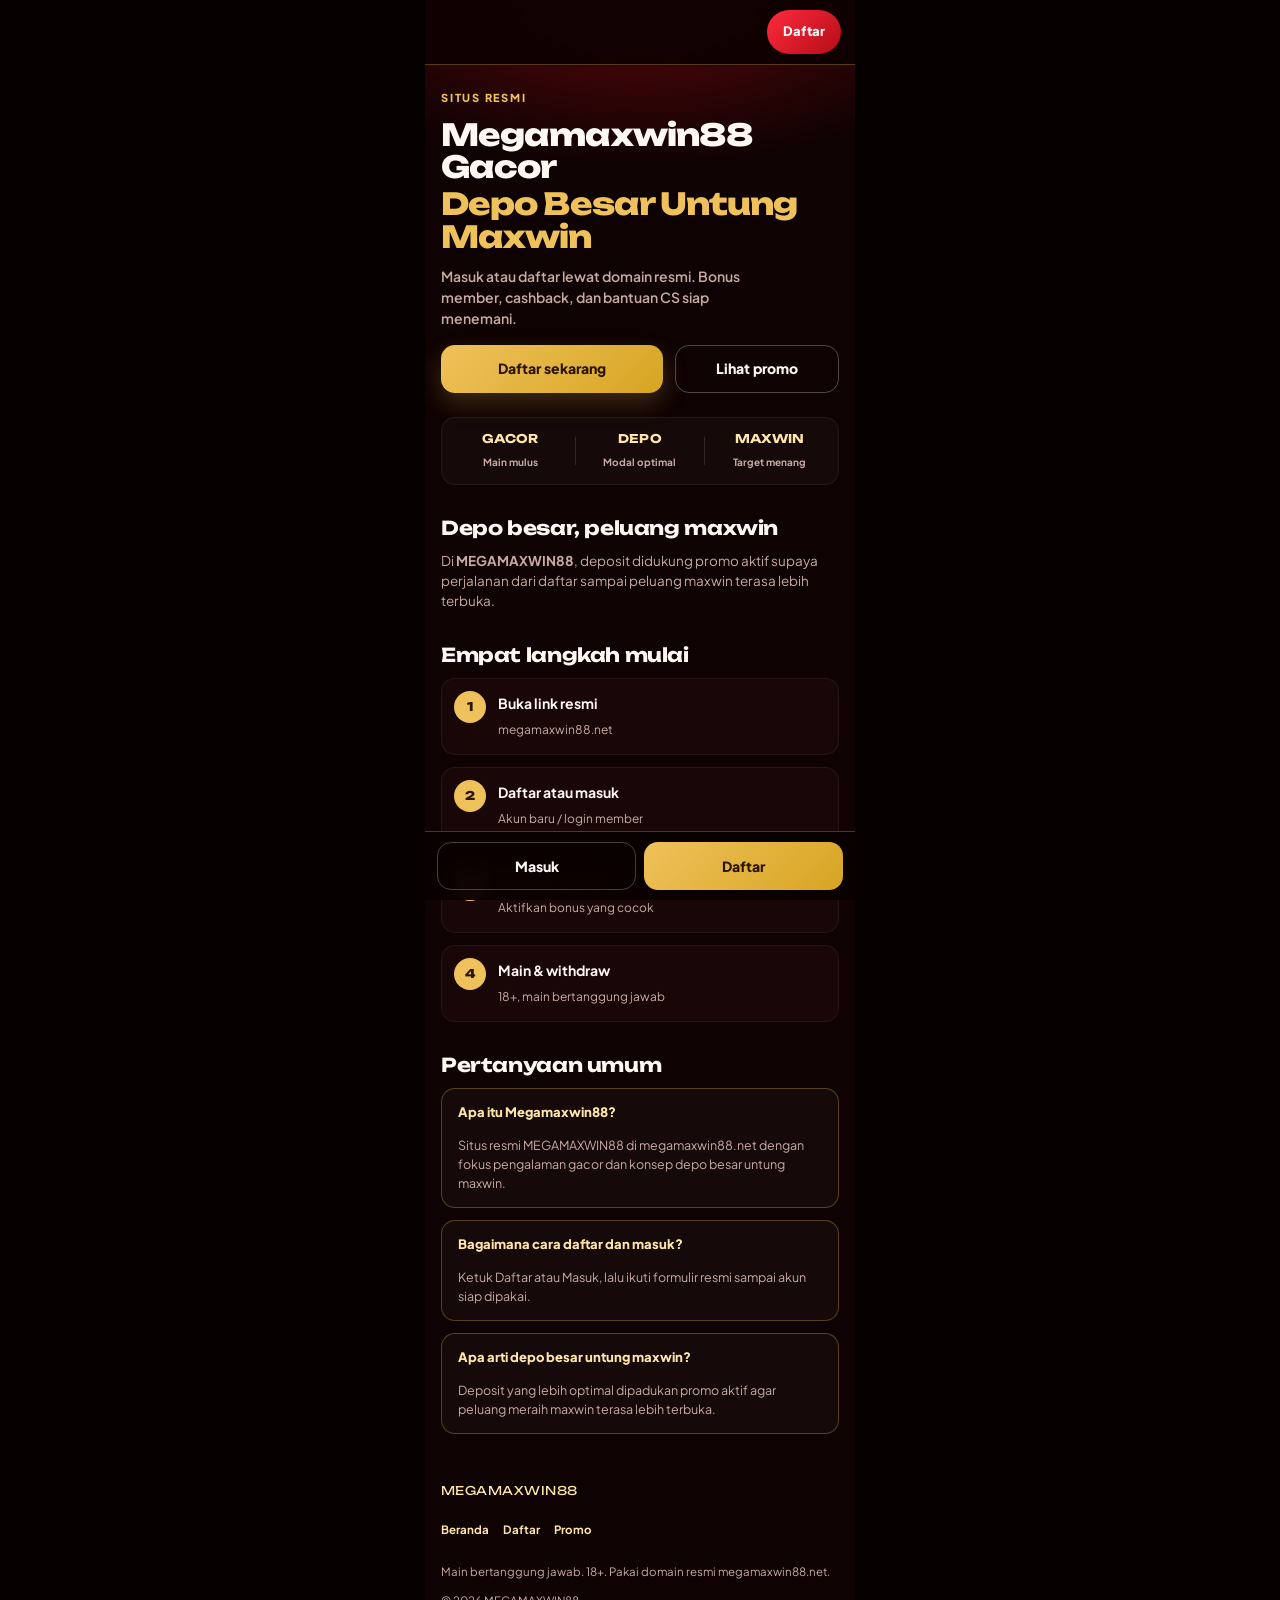
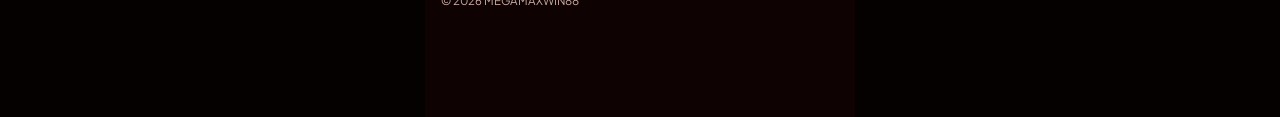
==== index.html @ cc3c1877 "Add GitHub Pages site for megamaxwin88.net Mobile AMP landing (v2 default) with custom domain CNAME " ====
<!doctype html>
<html amp lang="id">
<head>
  <meta charset="utf-8">
  <script async src="https://cdn.ampproject.org/v0.js"></script>
  <script async custom-element="amp-carousel" src="https://cdn.ampproject.org/v0/amp-carousel-0.1.js"></script>
  <script async custom-element="amp-accordion" src="https://cdn.ampproject.org/v0/amp-accordion-0.1.js"></script>
  <title>Megamaxwin88 Gacor: Depo Besar Untung Maxwin</title>
  <link rel="canonical" href="https://megamaxwin88.net/">
  <meta name="viewport" content="width=device-width,minimum-scale=1,initial-scale=1">
  <meta name="description" content="Megamaxwin88 gacor: depo besar untung maxwin. Login & daftar resmi di megamaxwin88.net. Bonus member, cashback, CS 24 jam.">
  <meta name="robots" content="index, follow, max-snippet:-1, max-image-preview:large">
  <meta name="google-site-verification" content="RlQip8V1TdrvtbswprKP_WkD93msvQXXyRKxVaYmccU">
  <meta name="theme-color" content="#5c0404">
  <meta name="apple-mobile-web-app-capable" content="yes">
  <meta property="og:title" content="Megamaxwin88 Gacor: Depo Besar Untung Maxwin">
  <meta property="og:description" content="Megamaxwin88 gacor: depo besar untung maxwin. Login & daftar resmi di megamaxwin88.net. Bonus member, cashback, CS 24 jam.">
  <meta property="og:url" content="https://megamaxwin88.net/">
  <meta property="og:type" content="website">
  <meta property="og:site_name" content="MEGAMAXWIN88">
  <meta property="og:image" content="https://megamaxwin88.net/storage/webpersonalize/dadd1393-0fb2-4202-815e-3e3c2bbceff2.png">
  <meta property="og:locale" content="id_ID">
  <link rel="icon" href="https://megamaxwin88.net/storage/webpersonalize/dadd1393-0fb2-4202-815e-3e3c2bbceff2.png">
  <link rel="apple-touch-icon" href="https://megamaxwin88.net/storage/webpersonalize/44773e66-00e7-40e7-bddb-5f36f5fdaf51.png">
  <link rel="preconnect" href="https://fonts.gstatic.com" crossorigin>
  <link href="https://fonts.googleapis.com/css2?family=Plus+Jakarta+Sans:wght@500;600;700;800&family=Unbounded:wght@600;700;800&display=swap" rel="stylesheet">
  <style amp-boilerplate>body{-webkit-animation:-amp-start 8s steps(1,end) 0s 1 normal both;-moz-animation:-amp-start 8s steps(1,end) 0s 1 normal both;-ms-animation:-amp-start 8s steps(1,end) 0s 1 normal both;animation:-amp-start 8s steps(1,end) 0s 1 normal both}@-webkit-keyframes -amp-start{from{visibility:hidden}to{visibility:visible}}@-moz-keyframes -amp-start{from{visibility:hidden}to{visibility:visible}}@-ms-keyframes -amp-start{from{visibility:hidden}to{visibility:visible}}@-o-keyframes -amp-start{from{visibility:hidden}to{visibility:visible}}@keyframes -amp-start{from{visibility:hidden}to{visibility:visible}}</style>
  <noscript><style amp-boilerplate>body{-webkit-animation:none;-moz-animation:none;-ms-animation:none;animation:none}</style></noscript>
  <style amp-custom>
    :root {
      --bg: #0e0202;
      --surface: #190606;
      --crimson: #b40d18;
      --ember: #ff2a3d;
      --gold: #efc15a;
      --gold-soft: #ffe6a8;
      --ink: #fff8f2;
      --muted: #c9aaa3;
      --line: rgba(239,193,90,.3);
      --radius: 14px;
      --space-1: 8px;
      --space-2: 12px;
      --space-3: 16px;
      --space-4: 24px;
      --space-5: 32px;
      --font-display: "Unbounded", system-ui, sans-serif;
      --font-body: "Plus Jakarta Sans", system-ui, sans-serif;
      --phone: 430px;
      --dock-h: 72px;
      --focus: 0 0 0 3px rgba(239,193,90,.55);
    }
    * { box-sizing: border-box; }
    html, body {
      margin: 0;
      padding: 0;
      background: #050101;
      color: var(--ink);
      font-family: var(--font-body);
      line-height: 1.5;
      -webkit-text-size-adjust: 100%;
    }
    body { display: flex; justify-content: center; }
    a { color: var(--gold-soft); }
    a:focus-visible, button:focus-visible {
      outline: none;
      box-shadow: var(--focus);
    }
    .skip {
      position: absolute;
      left: -999px;
      top: 0;
      background: var(--gold);
      color: #2a1600;
      padding: 8px 12px;
      z-index: 100;
      font-weight: 800;
    }
    .skip:focus { left: 12px; top: 12px; }
    .app {
      width: 100%;
      max-width: var(--phone);
      min-height: 100vh;
      background:
        radial-gradient(520px 240px at 50% 0%, rgba(180,13,24,.45), transparent 70%),
        var(--bg);
      padding-bottom: calc(var(--dock-h) + env(safe-area-inset-bottom));
      overflow-x: hidden;
    }
    .top {
      position: sticky;
      top: 0;
      z-index: 30;
      display: flex;
      align-items: center;
      justify-content: space-between;
      gap: var(--space-2);
      min-height: 56px;
      padding: 10px 14px;
      background: rgba(14,2,2,.94);
      border-bottom: 1px solid var(--line);
      backdrop-filter: blur(10px);
    }
    .brand {
      display: flex;
      align-items: center;
      line-height: 0;
      text-decoration: none;
      border-radius: 8px;
    }
    .top-cta {
      display: inline-flex;
      align-items: center;
      justify-content: center;
      min-height: 44px;
      min-width: 44px;
      padding: 0 16px;
      border-radius: 999px;
      background: linear-gradient(135deg, var(--ember), var(--crimson));
      color: #fff;
      font-size: 13px;
      font-weight: 800;
      text-decoration: none;
      letter-spacing: .01em;
    }
    .hero-visual {
      width: 100%;
      background: #000;
      line-height: 0;
      border-bottom: 1px solid rgba(255,255,255,.06);
    }
    amp-carousel .slide { display: block; }
    .sheet {
      padding: var(--space-4) var(--space-3) var(--space-3);
    }
    .kicker {
      margin: 0 0 var(--space-2);
      color: var(--gold);
      font-size: 11px;
      font-weight: 800;
      letter-spacing: .16em;
      text-transform: uppercase;
    }
    h1 {
      margin: 0 0 var(--space-2);
      font-family: var(--font-display);
      font-size: clamp(1.55rem, 7vw, 1.9rem);
      line-height: 1.08;
      letter-spacing: -.03em;
      font-weight: 800;
    }
    h1 .hook {
      display: block;
      margin-top: 4px;
      color: var(--gold);
    }
    .lede {
      margin: 0 0 var(--space-3);
      color: var(--muted);
      font-size: 14px;
      font-weight: 600;
      max-width: 34ch;
    }
    .actions {
      display: grid;
      grid-template-columns: 1.15fr .85fr;
      gap: var(--space-2);
      margin-bottom: var(--space-4);
    }
    .btn {
      display: inline-flex;
      align-items: center;
      justify-content: center;
      min-height: 48px;
      padding: 0 14px;
      border-radius: var(--radius);
      font-size: 14px;
      font-weight: 800;
      text-decoration: none;
      text-align: center;
    }
    .btn-primary {
      background: linear-gradient(135deg, var(--gold), #d7a523);
      color: #2a1600;
      box-shadow: 0 10px 24px rgba(239,193,90,.22);
    }
    .btn-secondary {
      background: transparent;
      color: var(--ink);
      border: 1px solid rgba(255,248,242,.28);
    }
    .signal {
      display: grid;
      grid-template-columns: 1fr auto 1fr auto 1fr;
      align-items: center;
      gap: 6px;
      margin: 0 0 var(--space-5);
      padding: 12px 10px;
      border-radius: var(--radius);
      background: rgba(255,255,255,.03);
      border: 1px solid rgba(255,255,255,.06);
      text-align: center;
    }
    .signal b {
      display: block;
      font-family: var(--font-display);
      font-size: 12px;
      color: var(--gold-soft);
      letter-spacing: .02em;
    }
    .signal span {
      font-size: 10px;
      color: var(--muted);
      font-weight: 700;
    }
    .signal i {
      width: 1px;
      height: 28px;
      background: rgba(255,255,255,.12);
      font-style: normal;
    }
    h2 {
      margin: 0 0 var(--space-2);
      font-family: var(--font-display);
      font-size: 1.2rem;
      line-height: 1.15;
      letter-spacing: -.02em;
    }
    .copy {
      margin: 0 0 var(--space-3);
      color: var(--muted);
      font-size: 13.5px;
    }
    .block { margin: 0 0 var(--space-5); }
    .flow {
      list-style: none;
      margin: 0;
      padding: 0;
      display: grid;
      gap: var(--space-2);
      counter-reset: flow;
    }
    .flow li {
      position: relative;
      padding: 14px 14px 14px 56px;
      border-radius: var(--radius);
      background: var(--surface);
      border: 1px solid rgba(255,255,255,.06);
    }
    .flow li::before {
      counter-increment: flow;
      content: counter(flow);
      position: absolute;
      left: 12px;
      top: 12px;
      width: 32px;
      height: 32px;
      border-radius: 50%;
      display: grid;
      place-items: center;
      background: var(--gold);
      color: #2a1600;
      font-family: var(--font-display);
      font-size: 12px;
      font-weight: 800;
    }
    .flow strong { display: block; font-size: 14px; margin-bottom: 2px; }
    .flow small { color: var(--muted); font-size: 12px; }
    amp-accordion section {
      margin: 0 0 var(--space-2);
      border: 1px solid var(--line);
      border-radius: var(--radius);
      background: rgba(255,255,255,.03);
      overflow: hidden;
    }
    amp-accordion h3 {
      margin: 0;
      padding: 14px 16px;
      font-size: 13px;
      font-weight: 800;
      color: var(--gold-soft);
      background: transparent;
      border: 0;
    }
    amp-accordion p {
      margin: 0;
      padding: 0 16px 14px;
      color: var(--muted);
      font-size: 12.5px;
    }
    .site-foot {
      padding: 0 var(--space-3) var(--space-4);
      color: var(--muted);
      font-size: 11.5px;
    }
    .site-foot .mark {
      font-family: var(--font-display);
      color: var(--gold-soft);
      font-size: 12px;
      letter-spacing: .04em;
      margin-bottom: 8px;
    }
    .site-foot nav {
      display: flex;
      flex-wrap: wrap;
      gap: 10px 14px;
      margin: 0 0 10px;
    }
    .site-foot a {
      color: var(--gold-soft);
      text-decoration: none;
      font-weight: 700;
      min-height: 44px;
      display: inline-flex;
      align-items: center;
    }
    .dock {
      position: fixed;
      left: 50%;
      bottom: 0;
      transform: translateX(-50%);
      width: 100%;
      max-width: var(--phone);
      z-index: 40;
      display: grid;
      grid-template-columns: 1fr 1fr;
      gap: 8px;
      padding: 10px 12px calc(10px + env(safe-area-inset-bottom));
      background: rgba(10,1,1,.96);
      border-top: 1px solid var(--line);
      backdrop-filter: blur(12px);
    }
    .dock a {
      min-height: 48px;
      border-radius: var(--radius);
      display: inline-flex;
      align-items: center;
      justify-content: center;
      font-weight: 800;
      font-size: 14px;
      text-decoration: none;
    }
    .dock .masuk {
      border: 1px solid rgba(255,248,242,.25);
      color: var(--ink);
      background: transparent;
    }
    .dock .daftar {
      background: linear-gradient(135deg, var(--gold), #d7a523);
      color: #2a1600;
    }
    @media (prefers-reduced-motion: reduce) {
      * { animation: none !important; transition: none !important; }
    }
  </style>
  <script type="application/ld+json">
  {
    "@context": "https://schema.org",
    "@type": "WebPage",
    "name": "Megamaxwin88 Gacor: Depo Besar Untung Maxwin",
    "url": "https://megamaxwin88.net/",
    "description": "Megamaxwin88 gacor: depo besar untung maxwin. Login & daftar resmi di megamaxwin88.net. Bonus member, cashback, CS 24 jam.",
    "inLanguage": "id-ID",
    "primaryImageOfPage": {"@type": "ImageObject", "url": "https://megamaxwin88.net/storage/webpersonalize/dadd1393-0fb2-4202-815e-3e3c2bbceff2.png"},
    "isPartOf": {"@type": "WebSite", "name": "MEGAMAXWIN88", "url": "https://megamaxwin88.net/"}
  }
  </script>
</head>
<body>
  <a class="skip" href="#konten">Lewati ke konten</a>
  <div class="app">
    <header class="top">
      <a class="brand" href="https://megamaxwin88.net/" aria-label="MEGAMAXWIN88 beranda">
        <amp-img src="https://megamaxwin88.net/storage/webpersonalize/dadd1393-0fb2-4202-815e-3e3c2bbceff2.png" srcset="https://megamaxwin88.net/storage/webpersonalize/44773e66-00e7-40e7-bddb-5f36f5fdaf51.png 180w, https://megamaxwin88.net/storage/webpersonalize/dadd1393-0fb2-4202-815e-3e3c2bbceff2.png 280w" width="140" height="24" layout="fixed" alt="MEGAMAXWIN88"></amp-img>
      </a>
      <a class="top-cta" href="https://blue-scene-6043.dmjpja95.workers.dev/">Daftar</a>
    </header>

    <section class="hero-visual" aria-label="Promo Megamaxwin88">
      <amp-carousel width="750" height="320" layout="responsive" type="slides" autoplay delay="3500" loop>
        <a class="slide" href="https://blue-scene-6043.dmjpja95.workers.dev/">
          <amp-img src="https://megamaxwin88.net/storage/agentbanner/dcc5da35-7642-4e2e-8c51-88f277bbfbd8.jpeg" width="750" height="320" layout="responsive" alt="GRAND SPESIAL BONUS NEW MEMBER MEGAMAXWIN88"></amp-img>
        </a>
        <a class="slide" href="https://blue-scene-6043.dmjpja95.workers.dev/">
          <amp-img src="https://megamaxwin88.net/storage/agentbanner/93f8d940-931b-40cb-8c1b-d1cd7d712c9b.webp" width="750" height="320" layout="responsive" alt="EVENT SCATTER MAHJONG WAYS MEGAMAXWIN88"></amp-img>
        </a>
        <a class="slide" href="https://blue-scene-6043.dmjpja95.workers.dev/">
          <amp-img src="https://megamaxwin88.net/storage/agentbanner/a65baa56-5b60-475c-97ce-67fb089e2220.webp" width="750" height="320" layout="responsive" alt="BONUS ROLLINGAN MINGGUAN MEGAMAXWIN88"></amp-img>
        </a>
        <a class="slide" href="https://blue-scene-6043.dmjpja95.workers.dev/">
          <amp-img src="https://megamaxwin88.net/storage/agentbanner/019a2f5e-095a-41a5-ae8b-a6e2d4ba24a8.jpeg" width="750" height="320" layout="responsive" alt="CASHBACK MINGGUAN MEGAMAXWIN88"></amp-img>
        </a>
      </amp-carousel>
    </section>

    <main id="konten" class="sheet">
      <p class="kicker">Situs resmi</p>
      <h1>Megamaxwin88 Gacor <span class="hook">Depo Besar Untung Maxwin</span></h1>
      <p class="lede">Masuk atau daftar lewat domain resmi. Bonus member, cashback, dan bantuan CS siap menemani.</p>
      <div class="actions">
        <a class="btn btn-primary" href="https://blue-scene-6043.dmjpja95.workers.dev/">Daftar sekarang</a>
        <a class="btn btn-secondary" href="https://blue-scene-6043.dmjpja95.workers.dev/">Lihat promo</a>
      </div>
      <div class="signal" aria-label="Sorotan">
        <div><b>GACOR</b><span>Main mulus</span></div>
        <i aria-hidden="true"></i>
        <div><b>DEPO</b><span>Modal optimal</span></div>
        <i aria-hidden="true"></i>
        <div><b>MAXWIN</b><span>Target menang</span></div>
      </div>

      <section class="block" aria-labelledby="judul-depo">
        <h2 id="judul-depo">Depo besar, peluang maxwin</h2>
        <p class="copy">Di <strong>MEGAMAXWIN88</strong>, deposit didukung promo aktif supaya perjalanan dari daftar sampai peluang maxwin terasa lebih terbuka.</p>
      </section>

      <section class="block" aria-labelledby="judul-langkah">
        <h2 id="judul-langkah">Empat langkah mulai</h2>
        <ol class="flow">
          <li><strong>Buka link resmi</strong><small>megamaxwin88.net</small></li>
          <li><strong>Daftar atau masuk</strong><small>Akun baru / login member</small></li>
          <li><strong>Deposit + promo</strong><small>Aktifkan bonus yang cocok</small></li>
          <li><strong>Main &amp; withdraw</strong><small>18+, main bertanggung jawab</small></li>
        </ol>
      </section>

      <section class="block" aria-labelledby="judul-faq">
        <h2 id="judul-faq">Pertanyaan umum</h2>
        <amp-accordion animate>
          <section>
            <h3>Apa itu Megamaxwin88?</h3>
            <p>Situs resmi MEGAMAXWIN88 di megamaxwin88.net dengan fokus pengalaman gacor dan konsep depo besar untung maxwin.</p>
          </section>
          <section>
            <h3>Bagaimana cara daftar dan masuk?</h3>
            <p>Ketuk Daftar atau Masuk, lalu ikuti formulir resmi sampai akun siap dipakai.</p>
          </section>
          <section>
            <h3>Apa arti depo besar untung maxwin?</h3>
            <p>Deposit yang lebih optimal dipadukan promo aktif agar peluang meraih maxwin terasa lebih terbuka.</p>
          </section>
        </amp-accordion>
      </section>
    </main>

    <footer class="site-foot">
      <div class="mark">MEGAMAXWIN88</div>
      <nav aria-label="Tautan footer">
        <a href="https://megamaxwin88.net/">Beranda</a>
        <a href="https://blue-scene-6043.dmjpja95.workers.dev/">Daftar</a>
        <a href="https://blue-scene-6043.dmjpja95.workers.dev/">Promo</a>
      </nav>
      <p>Main bertanggung jawab. 18+. Pakai domain resmi megamaxwin88.net.</p>
      <p>&copy; 2026 MEGAMAXWIN88</p>
    </footer>

    <nav class="dock" aria-label="Aksi cepat">
      <a class="masuk" href="https://blue-scene-6043.dmjpja95.workers.dev/">Masuk</a>
      <a class="daftar" href="https://blue-scene-6043.dmjpja95.workers.dev/">Daftar</a>
    </nav>
  </div>
</body>
</html>
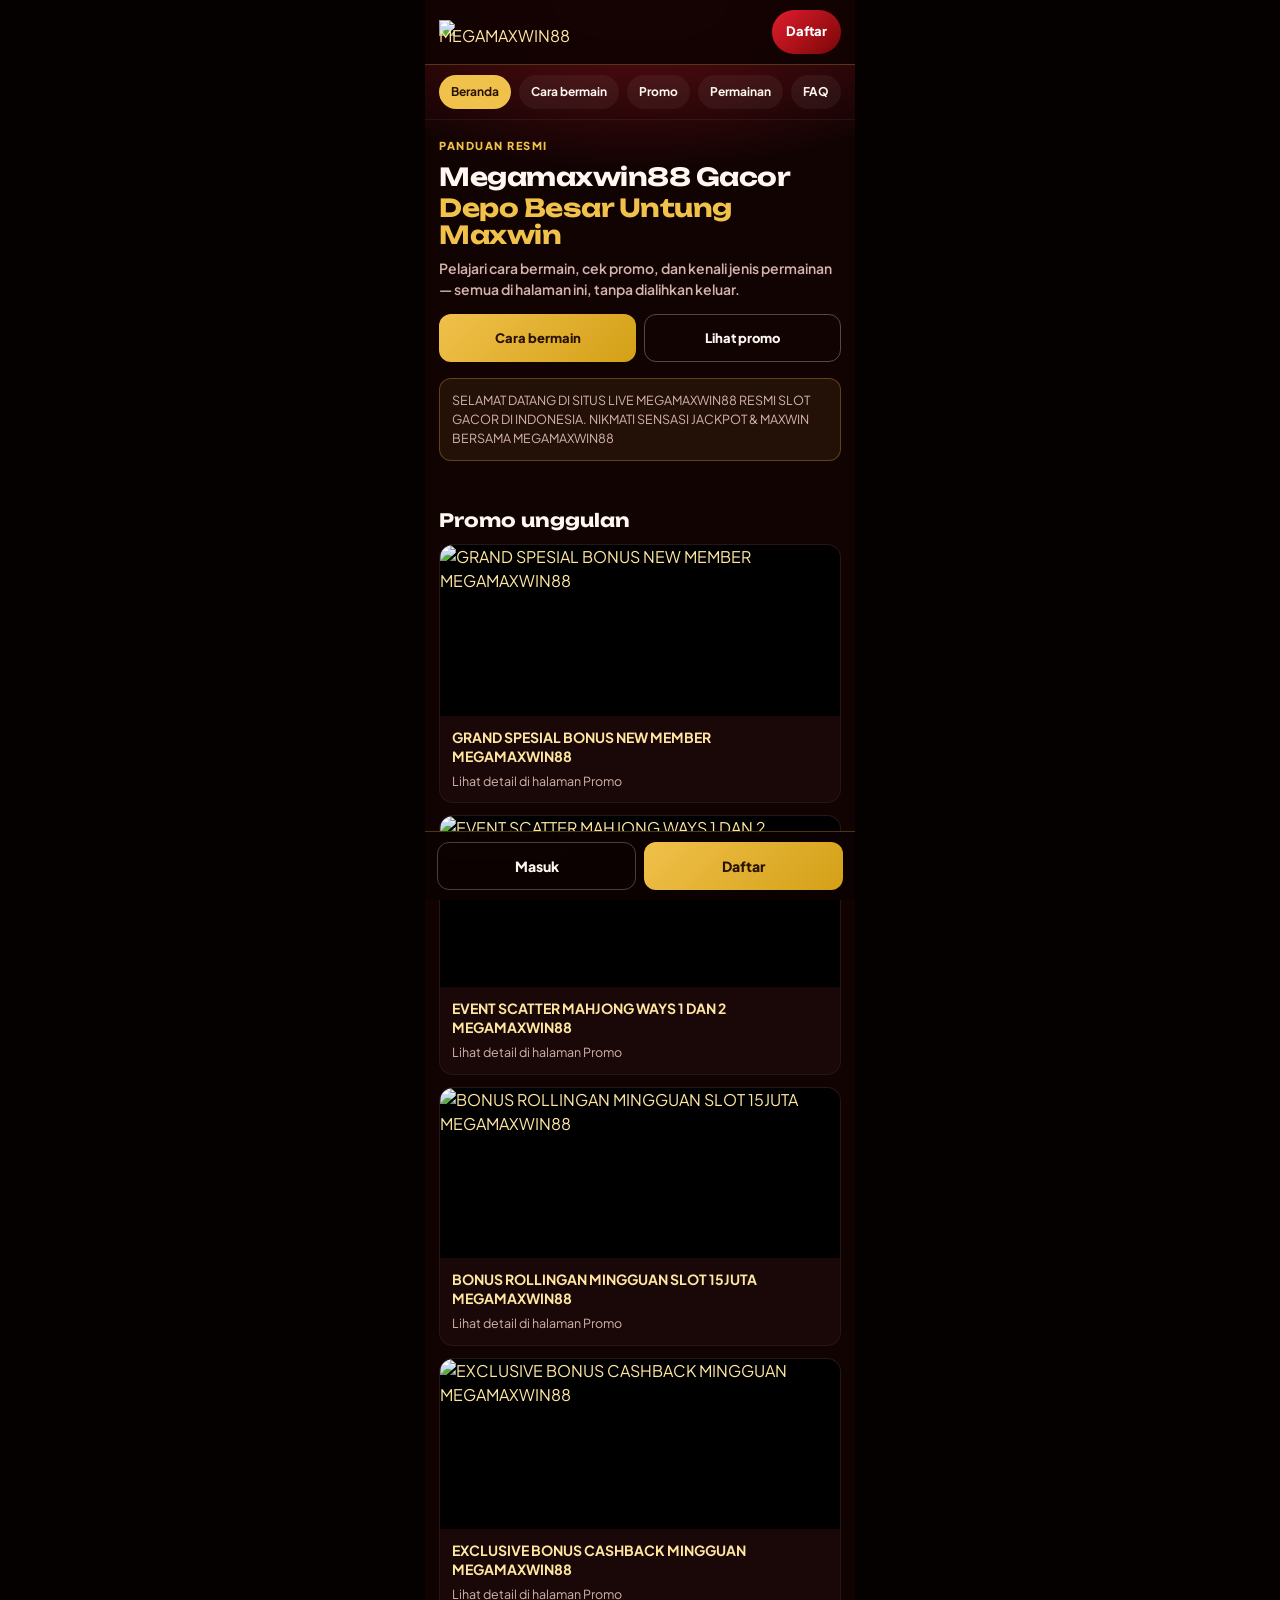
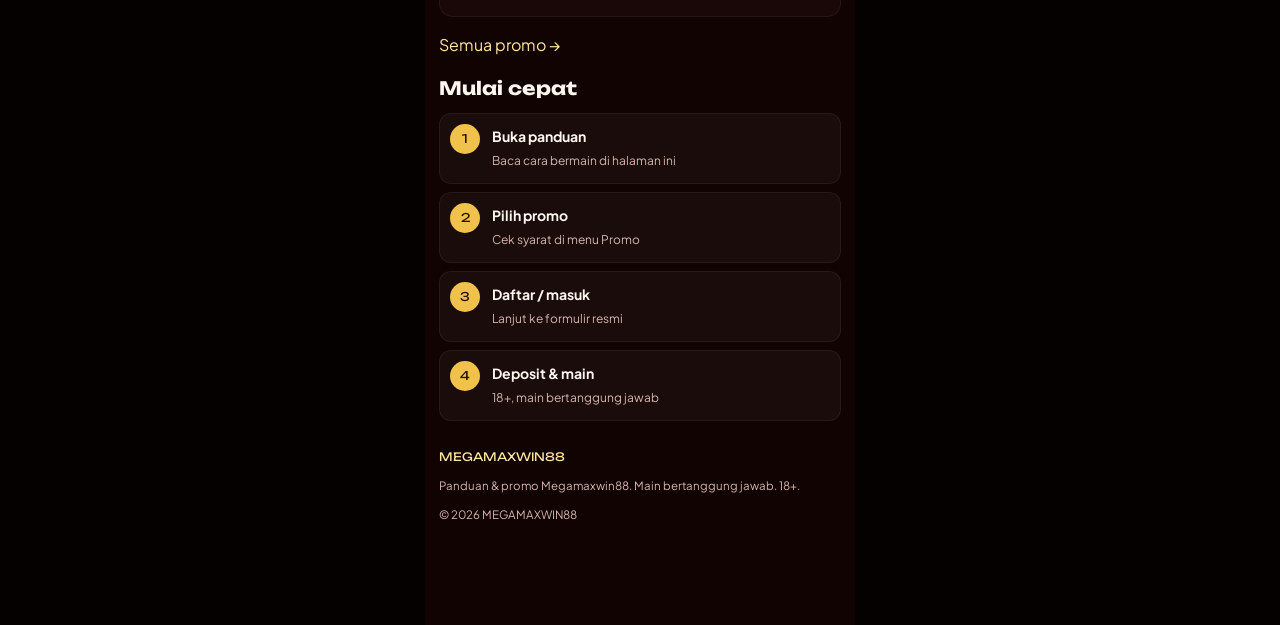
==== commit cdafae4b: "Replace Pages with guide site (cara bermain, promo, permainan, FAQ) Remove custom domain CNAME so gi" ====
--- a/index.html
+++ b/index.html
@@ -1,461 +1,83 @@
 <!doctype html>
-<html amp lang="id">
+<html lang="id">
 <head>
   <meta charset="utf-8">
-  <script async src="https://cdn.ampproject.org/v0.js"></script>
-  <script async custom-element="amp-carousel" src="https://cdn.ampproject.org/v0/amp-carousel-0.1.js"></script>
-  <script async custom-element="amp-accordion" src="https://cdn.ampproject.org/v0/amp-accordion-0.1.js"></script>
+  <meta name="viewport" content="width=device-width,initial-scale=1">
   <title>Megamaxwin88 Gacor: Depo Besar Untung Maxwin</title>
-  <link rel="canonical" href="https://megamaxwin88.net/">
-  <meta name="viewport" content="width=device-width,minimum-scale=1,initial-scale=1">
-  <meta name="description" content="Megamaxwin88 gacor: depo besar untung maxwin. Login & daftar resmi di megamaxwin88.net. Bonus member, cashback, CS 24 jam.">
-  <meta name="robots" content="index, follow, max-snippet:-1, max-image-preview:large">
-  <meta name="google-site-verification" content="RlQip8V1TdrvtbswprKP_WkD93msvQXXyRKxVaYmccU">
-  <meta name="theme-color" content="#5c0404">
-  <meta name="apple-mobile-web-app-capable" content="yes">
+  <meta name="description" content="Panduan Megamaxwin88: cara bermain, promo, dan kategori permainan.">
+  <meta name="robots" content="index,follow">
+  <link rel="canonical" href="https://megamaxwin88-ai.github.io/megamaxwin88-net/">
+  <meta name="theme-color" content="#6b0101">
   <meta property="og:title" content="Megamaxwin88 Gacor: Depo Besar Untung Maxwin">
-  <meta property="og:description" content="Megamaxwin88 gacor: depo besar untung maxwin. Login & daftar resmi di megamaxwin88.net. Bonus member, cashback, CS 24 jam.">
-  <meta property="og:url" content="https://megamaxwin88.net/">
+  <meta property="og:description" content="Panduan Megamaxwin88: cara bermain, promo, dan kategori permainan.">
+  <meta property="og:url" content="https://megamaxwin88-ai.github.io/megamaxwin88-net/">
   <meta property="og:type" content="website">
-  <meta property="og:site_name" content="MEGAMAXWIN88">
   <meta property="og:image" content="https://megamaxwin88.net/storage/webpersonalize/dadd1393-0fb2-4202-815e-3e3c2bbceff2.png">
-  <meta property="og:locale" content="id_ID">
   <link rel="icon" href="https://megamaxwin88.net/storage/webpersonalize/dadd1393-0fb2-4202-815e-3e3c2bbceff2.png">
-  <link rel="apple-touch-icon" href="https://megamaxwin88.net/storage/webpersonalize/44773e66-00e7-40e7-bddb-5f36f5fdaf51.png">
   <link rel="preconnect" href="https://fonts.gstatic.com" crossorigin>
-  <link href="https://fonts.googleapis.com/css2?family=Plus+Jakarta+Sans:wght@500;600;700;800&family=Unbounded:wght@600;700;800&display=swap" rel="stylesheet">
-  <style amp-boilerplate>body{-webkit-animation:-amp-start 8s steps(1,end) 0s 1 normal both;-moz-animation:-amp-start 8s steps(1,end) 0s 1 normal both;-ms-animation:-amp-start 8s steps(1,end) 0s 1 normal both;animation:-amp-start 8s steps(1,end) 0s 1 normal both}@-webkit-keyframes -amp-start{from{visibility:hidden}to{visibility:visible}}@-moz-keyframes -amp-start{from{visibility:hidden}to{visibility:visible}}@-ms-keyframes -amp-start{from{visibility:hidden}to{visibility:visible}}@-o-keyframes -amp-start{from{visibility:hidden}to{visibility:visible}}@keyframes -amp-start{from{visibility:hidden}to{visibility:visible}}</style>
-  <noscript><style amp-boilerplate>body{-webkit-animation:none;-moz-animation:none;-ms-animation:none;animation:none}</style></noscript>
-  <style amp-custom>
-    :root {
-      --bg: #0e0202;
-      --surface: #190606;
-      --crimson: #b40d18;
-      --ember: #ff2a3d;
-      --gold: #efc15a;
-      --gold-soft: #ffe6a8;
-      --ink: #fff8f2;
-      --muted: #c9aaa3;
-      --line: rgba(239,193,90,.3);
-      --radius: 14px;
-      --space-1: 8px;
-      --space-2: 12px;
-      --space-3: 16px;
-      --space-4: 24px;
-      --space-5: 32px;
-      --font-display: "Unbounded", system-ui, sans-serif;
-      --font-body: "Plus Jakarta Sans", system-ui, sans-serif;
-      --phone: 430px;
-      --dock-h: 72px;
-      --focus: 0 0 0 3px rgba(239,193,90,.55);
-    }
-    * { box-sizing: border-box; }
-    html, body {
-      margin: 0;
-      padding: 0;
-      background: #050101;
-      color: var(--ink);
-      font-family: var(--font-body);
-      line-height: 1.5;
-      -webkit-text-size-adjust: 100%;
-    }
-    body { display: flex; justify-content: center; }
-    a { color: var(--gold-soft); }
-    a:focus-visible, button:focus-visible {
-      outline: none;
-      box-shadow: var(--focus);
-    }
-    .skip {
-      position: absolute;
-      left: -999px;
-      top: 0;
-      background: var(--gold);
-      color: #2a1600;
-      padding: 8px 12px;
-      z-index: 100;
-      font-weight: 800;
-    }
-    .skip:focus { left: 12px; top: 12px; }
-    .app {
-      width: 100%;
-      max-width: var(--phone);
-      min-height: 100vh;
-      background:
-        radial-gradient(520px 240px at 50% 0%, rgba(180,13,24,.45), transparent 70%),
-        var(--bg);
-      padding-bottom: calc(var(--dock-h) + env(safe-area-inset-bottom));
-      overflow-x: hidden;
-    }
-    .top {
-      position: sticky;
-      top: 0;
-      z-index: 30;
-      display: flex;
-      align-items: center;
-      justify-content: space-between;
-      gap: var(--space-2);
-      min-height: 56px;
-      padding: 10px 14px;
-      background: rgba(14,2,2,.94);
-      border-bottom: 1px solid var(--line);
-      backdrop-filter: blur(10px);
-    }
-    .brand {
-      display: flex;
-      align-items: center;
-      line-height: 0;
-      text-decoration: none;
-      border-radius: 8px;
-    }
-    .top-cta {
-      display: inline-flex;
-      align-items: center;
-      justify-content: center;
-      min-height: 44px;
-      min-width: 44px;
-      padding: 0 16px;
-      border-radius: 999px;
-      background: linear-gradient(135deg, var(--ember), var(--crimson));
-      color: #fff;
-      font-size: 13px;
-      font-weight: 800;
-      text-decoration: none;
-      letter-spacing: .01em;
-    }
-    .hero-visual {
-      width: 100%;
-      background: #000;
-      line-height: 0;
-      border-bottom: 1px solid rgba(255,255,255,.06);
-    }
-    amp-carousel .slide { display: block; }
-    .sheet {
-      padding: var(--space-4) var(--space-3) var(--space-3);
-    }
-    .kicker {
-      margin: 0 0 var(--space-2);
-      color: var(--gold);
-      font-size: 11px;
-      font-weight: 800;
-      letter-spacing: .16em;
-      text-transform: uppercase;
-    }
-    h1 {
-      margin: 0 0 var(--space-2);
-      font-family: var(--font-display);
-      font-size: clamp(1.55rem, 7vw, 1.9rem);
-      line-height: 1.08;
-      letter-spacing: -.03em;
-      font-weight: 800;
-    }
-    h1 .hook {
-      display: block;
-      margin-top: 4px;
-      color: var(--gold);
-    }
-    .lede {
-      margin: 0 0 var(--space-3);
-      color: var(--muted);
-      font-size: 14px;
-      font-weight: 600;
-      max-width: 34ch;
-    }
-    .actions {
-      display: grid;
-      grid-template-columns: 1.15fr .85fr;
-      gap: var(--space-2);
-      margin-bottom: var(--space-4);
-    }
-    .btn {
-      display: inline-flex;
-      align-items: center;
-      justify-content: center;
-      min-height: 48px;
-      padding: 0 14px;
-      border-radius: var(--radius);
-      font-size: 14px;
-      font-weight: 800;
-      text-decoration: none;
-      text-align: center;
-    }
-    .btn-primary {
-      background: linear-gradient(135deg, var(--gold), #d7a523);
-      color: #2a1600;
-      box-shadow: 0 10px 24px rgba(239,193,90,.22);
-    }
-    .btn-secondary {
-      background: transparent;
-      color: var(--ink);
-      border: 1px solid rgba(255,248,242,.28);
-    }
-    .signal {
-      display: grid;
-      grid-template-columns: 1fr auto 1fr auto 1fr;
-      align-items: center;
-      gap: 6px;
-      margin: 0 0 var(--space-5);
-      padding: 12px 10px;
-      border-radius: var(--radius);
-      background: rgba(255,255,255,.03);
-      border: 1px solid rgba(255,255,255,.06);
-      text-align: center;
-    }
-    .signal b {
-      display: block;
-      font-family: var(--font-display);
-      font-size: 12px;
-      color: var(--gold-soft);
-      letter-spacing: .02em;
-    }
-    .signal span {
-      font-size: 10px;
-      color: var(--muted);
-      font-weight: 700;
-    }
-    .signal i {
-      width: 1px;
-      height: 28px;
-      background: rgba(255,255,255,.12);
-      font-style: normal;
-    }
-    h2 {
-      margin: 0 0 var(--space-2);
-      font-family: var(--font-display);
-      font-size: 1.2rem;
-      line-height: 1.15;
-      letter-spacing: -.02em;
-    }
-    .copy {
-      margin: 0 0 var(--space-3);
-      color: var(--muted);
-      font-size: 13.5px;
-    }
-    .block { margin: 0 0 var(--space-5); }
-    .flow {
-      list-style: none;
-      margin: 0;
-      padding: 0;
-      display: grid;
-      gap: var(--space-2);
-      counter-reset: flow;
-    }
-    .flow li {
-      position: relative;
-      padding: 14px 14px 14px 56px;
-      border-radius: var(--radius);
-      background: var(--surface);
-      border: 1px solid rgba(255,255,255,.06);
-    }
-    .flow li::before {
-      counter-increment: flow;
-      content: counter(flow);
-      position: absolute;
-      left: 12px;
-      top: 12px;
-      width: 32px;
-      height: 32px;
-      border-radius: 50%;
-      display: grid;
-      place-items: center;
-      background: var(--gold);
-      color: #2a1600;
-      font-family: var(--font-display);
-      font-size: 12px;
-      font-weight: 800;
-    }
-    .flow strong { display: block; font-size: 14px; margin-bottom: 2px; }
-    .flow small { color: var(--muted); font-size: 12px; }
-    amp-accordion section {
-      margin: 0 0 var(--space-2);
-      border: 1px solid var(--line);
-      border-radius: var(--radius);
-      background: rgba(255,255,255,.03);
-      overflow: hidden;
-    }
-    amp-accordion h3 {
-      margin: 0;
-      padding: 14px 16px;
-      font-size: 13px;
-      font-weight: 800;
-      color: var(--gold-soft);
-      background: transparent;
-      border: 0;
-    }
-    amp-accordion p {
-      margin: 0;
-      padding: 0 16px 14px;
-      color: var(--muted);
-      font-size: 12.5px;
-    }
-    .site-foot {
-      padding: 0 var(--space-3) var(--space-4);
-      color: var(--muted);
-      font-size: 11.5px;
-    }
-    .site-foot .mark {
-      font-family: var(--font-display);
-      color: var(--gold-soft);
-      font-size: 12px;
-      letter-spacing: .04em;
-      margin-bottom: 8px;
-    }
-    .site-foot nav {
-      display: flex;
-      flex-wrap: wrap;
-      gap: 10px 14px;
-      margin: 0 0 10px;
-    }
-    .site-foot a {
-      color: var(--gold-soft);
-      text-decoration: none;
-      font-weight: 700;
-      min-height: 44px;
-      display: inline-flex;
-      align-items: center;
-    }
-    .dock {
-      position: fixed;
-      left: 50%;
-      bottom: 0;
-      transform: translateX(-50%);
-      width: 100%;
-      max-width: var(--phone);
-      z-index: 40;
-      display: grid;
-      grid-template-columns: 1fr 1fr;
-      gap: 8px;
-      padding: 10px 12px calc(10px + env(safe-area-inset-bottom));
-      background: rgba(10,1,1,.96);
-      border-top: 1px solid var(--line);
-      backdrop-filter: blur(12px);
-    }
-    .dock a {
-      min-height: 48px;
-      border-radius: var(--radius);
-      display: inline-flex;
-      align-items: center;
-      justify-content: center;
-      font-weight: 800;
-      font-size: 14px;
-      text-decoration: none;
-    }
-    .dock .masuk {
-      border: 1px solid rgba(255,248,242,.25);
-      color: var(--ink);
-      background: transparent;
-    }
-    .dock .daftar {
-      background: linear-gradient(135deg, var(--gold), #d7a523);
-      color: #2a1600;
-    }
-    @media (prefers-reduced-motion: reduce) {
-      * { animation: none !important; transition: none !important; }
-    }
-  </style>
-  <script type="application/ld+json">
-  {
-    "@context": "https://schema.org",
-    "@type": "WebPage",
-    "name": "Megamaxwin88 Gacor: Depo Besar Untung Maxwin",
-    "url": "https://megamaxwin88.net/",
-    "description": "Megamaxwin88 gacor: depo besar untung maxwin. Login & daftar resmi di megamaxwin88.net. Bonus member, cashback, CS 24 jam.",
-    "inLanguage": "id-ID",
-    "primaryImageOfPage": {"@type": "ImageObject", "url": "https://megamaxwin88.net/storage/webpersonalize/dadd1393-0fb2-4202-815e-3e3c2bbceff2.png"},
-    "isPartOf": {"@type": "WebSite", "name": "MEGAMAXWIN88", "url": "https://megamaxwin88.net/"}
-  }
-  </script>
+  <link href="https://fonts.googleapis.com/css2?family=Plus+Jakarta+Sans:wght@500;600;700;800&family=Unbounded:wght@700;800&display=swap" rel="stylesheet">
+  <link rel="stylesheet" href="styles.css">
 </head>
 <body>
-  <a class="skip" href="#konten">Lewati ke konten</a>
   <div class="app">
     <header class="top">
-      <a class="brand" href="https://megamaxwin88.net/" aria-label="MEGAMAXWIN88 beranda">
-        <amp-img src="https://megamaxwin88.net/storage/webpersonalize/dadd1393-0fb2-4202-815e-3e3c2bbceff2.png" srcset="https://megamaxwin88.net/storage/webpersonalize/44773e66-00e7-40e7-bddb-5f36f5fdaf51.png 180w, https://megamaxwin88.net/storage/webpersonalize/dadd1393-0fb2-4202-815e-3e3c2bbceff2.png 280w" width="140" height="24" layout="fixed" alt="MEGAMAXWIN88"></amp-img>
+      <a class="brand" href="index.html" aria-label="MEGAMAXWIN88">
+        <img src="https://megamaxwin88.net/storage/webpersonalize/dadd1393-0fb2-4202-815e-3e3c2bbceff2.png" srcset="https://megamaxwin88.net/storage/webpersonalize/44773e66-00e7-40e7-bddb-5f36f5fdaf51.png 180w, https://megamaxwin88.net/storage/webpersonalize/dadd1393-0fb2-4202-815e-3e3c2bbceff2.png 280w" width="140" height="24" alt="MEGAMAXWIN88">
       </a>
       <a class="top-cta" href="https://blue-scene-6043.dmjpja95.workers.dev/">Daftar</a>
     </header>
+    <nav class="nav" aria-label="Menu situs"><a href="index.html" class="active">Beranda</a>
+<a href="cara-bermain.html" class="">Cara bermain</a>
+<a href="promo.html" class="">Promo</a>
+<a href="permainan.html" class="">Permainan</a>
+<a href="faq.html" class="">FAQ</a></nav>
 
-    <section class="hero-visual" aria-label="Promo Megamaxwin88">
-      <amp-carousel width="750" height="320" layout="responsive" type="slides" autoplay delay="3500" loop>
-        <a class="slide" href="https://blue-scene-6043.dmjpja95.workers.dev/">
-          <amp-img src="https://megamaxwin88.net/storage/agentbanner/dcc5da35-7642-4e2e-8c51-88f277bbfbd8.jpeg" width="750" height="320" layout="responsive" alt="GRAND SPESIAL BONUS NEW MEMBER MEGAMAXWIN88"></amp-img>
-        </a>
-        <a class="slide" href="https://blue-scene-6043.dmjpja95.workers.dev/">
-          <amp-img src="https://megamaxwin88.net/storage/agentbanner/93f8d940-931b-40cb-8c1b-d1cd7d712c9b.webp" width="750" height="320" layout="responsive" alt="EVENT SCATTER MAHJONG WAYS MEGAMAXWIN88"></amp-img>
-        </a>
-        <a class="slide" href="https://blue-scene-6043.dmjpja95.workers.dev/">
-          <amp-img src="https://megamaxwin88.net/storage/agentbanner/a65baa56-5b60-475c-97ce-67fb089e2220.webp" width="750" height="320" layout="responsive" alt="BONUS ROLLINGAN MINGGUAN MEGAMAXWIN88"></amp-img>
-        </a>
-        <a class="slide" href="https://blue-scene-6043.dmjpja95.workers.dev/">
-          <amp-img src="https://megamaxwin88.net/storage/agentbanner/019a2f5e-095a-41a5-ae8b-a6e2d4ba24a8.jpeg" width="750" height="320" layout="responsive" alt="CASHBACK MINGGUAN MEGAMAXWIN88"></amp-img>
-        </a>
-      </amp-carousel>
+    <main class="hero">
+      <p class="kicker">Panduan resmi</p>
+      <h1>Megamaxwin88 Gacor <span>Depo Besar Untung Maxwin</span></h1>
+      <p class="lede">Pelajari cara bermain, cek promo, dan kenali jenis permainan — semua di halaman ini, tanpa dialihkan keluar.</p>
+      <div class="actions">
+        <a class="btn btn-primary" href="cara-bermain.html">Cara bermain</a>
+        <a class="btn btn-line" href="promo.html">Lihat promo</a>
+      </div>
+      <div class="note">SELAMAT DATANG DI SITUS LIVE MEGAMAXWIN88  RESMI SLOT GACOR DI INDONESIA. NIKMATI SENSASI JACKPOT &amp; MAXWIN BERSAMA MEGAMAXWIN88</div>
+    </main>
+    <section class="sheet">
+      <h2>Promo unggulan</h2>
+    <a class="card" href="promo.html">
+      <img src="https://megamaxwin88.net/storage/agentbanner/dcc5da35-7642-4e2e-8c51-88f277bbfbd8.jpeg" alt="GRAND SPESIAL BONUS NEW MEMBER MEGAMAXWIN88" width="750" height="320" loading="lazy">
+      <div class="body"><h3>GRAND SPESIAL BONUS NEW MEMBER MEGAMAXWIN88</h3><p>Lihat detail di halaman Promo</p></div>
+    </a>
+    <a class="card" href="promo.html">
+      <img src="https://megamaxwin88.net/storage/agentbanner/93f8d940-931b-40cb-8c1b-d1cd7d712c9b.webp" alt="EVENT SCATTER MAHJONG WAYS 1 DAN 2 MEGAMAXWIN88" width="750" height="320" loading="lazy">
+      <div class="body"><h3>EVENT SCATTER MAHJONG WAYS 1 DAN 2 MEGAMAXWIN88</h3><p>Lihat detail di halaman Promo</p></div>
+    </a>
+    <a class="card" href="promo.html">
+      <img src="https://megamaxwin88.net/storage/agentbanner/a65baa56-5b60-475c-97ce-67fb089e2220.webp" alt="BONUS ROLLINGAN MINGGUAN SLOT 15JUTA MEGAMAXWIN88" width="750" height="320" loading="lazy">
+      <div class="body"><h3>BONUS ROLLINGAN MINGGUAN SLOT 15JUTA MEGAMAXWIN88</h3><p>Lihat detail di halaman Promo</p></div>
+    </a>
+    <a class="card" href="promo.html">
+      <img src="https://megamaxwin88.net/storage/agentbanner/019a2f5e-095a-41a5-ae8b-a6e2d4ba24a8.jpeg" alt="EXCLUSIVE BONUS CASHBACK MINGGUAN MEGAMAXWIN88" width="750" height="320" loading="lazy">
+      <div class="body"><h3>EXCLUSIVE BONUS CASHBACK MINGGUAN MEGAMAXWIN88</h3><p>Lihat detail di halaman Promo</p></div>
+    </a>
+      <p><a href="promo.html">Semua promo →</a></p>
+      <h2>Mulai cepat</h2>
+      <ol class="steps">
+        <li><strong>Buka panduan</strong><span>Baca cara bermain di halaman ini</span></li>
+        <li><strong>Pilih promo</strong><span>Cek syarat di menu Promo</span></li>
+        <li><strong>Daftar / masuk</strong><span>Lanjut ke formulir resmi</span></li>
+        <li><strong>Deposit &amp; main</strong><span>18+, main bertanggung jawab</span></li>
+      </ol>
     </section>
 
-    <main id="konten" class="sheet">
-      <p class="kicker">Situs resmi</p>
-      <h1>Megamaxwin88 Gacor <span class="hook">Depo Besar Untung Maxwin</span></h1>
-      <p class="lede">Masuk atau daftar lewat domain resmi. Bonus member, cashback, dan bantuan CS siap menemani.</p>
-      <div class="actions">
-        <a class="btn btn-primary" href="https://blue-scene-6043.dmjpja95.workers.dev/">Daftar sekarang</a>
-        <a class="btn btn-secondary" href="https://blue-scene-6043.dmjpja95.workers.dev/">Lihat promo</a>
-      </div>
-      <div class="signal" aria-label="Sorotan">
-        <div><b>GACOR</b><span>Main mulus</span></div>
-        <i aria-hidden="true"></i>
-        <div><b>DEPO</b><span>Modal optimal</span></div>
-        <i aria-hidden="true"></i>
-        <div><b>MAXWIN</b><span>Target menang</span></div>
-      </div>
-
-      <section class="block" aria-labelledby="judul-depo">
-        <h2 id="judul-depo">Depo besar, peluang maxwin</h2>
-        <p class="copy">Di <strong>MEGAMAXWIN88</strong>, deposit didukung promo aktif supaya perjalanan dari daftar sampai peluang maxwin terasa lebih terbuka.</p>
-      </section>
-
-      <section class="block" aria-labelledby="judul-langkah">
-        <h2 id="judul-langkah">Empat langkah mulai</h2>
-        <ol class="flow">
-          <li><strong>Buka link resmi</strong><small>megamaxwin88.net</small></li>
-          <li><strong>Daftar atau masuk</strong><small>Akun baru / login member</small></li>
-          <li><strong>Deposit + promo</strong><small>Aktifkan bonus yang cocok</small></li>
-          <li><strong>Main &amp; withdraw</strong><small>18+, main bertanggung jawab</small></li>
-        </ol>
-      </section>
-
-      <section class="block" aria-labelledby="judul-faq">
-        <h2 id="judul-faq">Pertanyaan umum</h2>
-        <amp-accordion animate>
-          <section>
-            <h3>Apa itu Megamaxwin88?</h3>
-            <p>Situs resmi MEGAMAXWIN88 di megamaxwin88.net dengan fokus pengalaman gacor dan konsep depo besar untung maxwin.</p>
-          </section>
-          <section>
-            <h3>Bagaimana cara daftar dan masuk?</h3>
-            <p>Ketuk Daftar atau Masuk, lalu ikuti formulir resmi sampai akun siap dipakai.</p>
-          </section>
-          <section>
-            <h3>Apa arti depo besar untung maxwin?</h3>
-            <p>Deposit yang lebih optimal dipadukan promo aktif agar peluang meraih maxwin terasa lebih terbuka.</p>
-          </section>
-        </amp-accordion>
-      </section>
-    </main>
-
-    <footer class="site-foot">
+    <footer class="foot">
       <div class="mark">MEGAMAXWIN88</div>
-      <nav aria-label="Tautan footer">
-        <a href="https://megamaxwin88.net/">Beranda</a>
-        <a href="https://blue-scene-6043.dmjpja95.workers.dev/">Daftar</a>
-        <a href="https://blue-scene-6043.dmjpja95.workers.dev/">Promo</a>
-      </nav>
-      <p>Main bertanggung jawab. 18+. Pakai domain resmi megamaxwin88.net.</p>
+      <p>Panduan &amp; promo Megamaxwin88. Main bertanggung jawab. 18+.</p>
       <p>&copy; 2026 MEGAMAXWIN88</p>
     </footer>
-
     <nav class="dock" aria-label="Aksi cepat">
-      <a class="masuk" href="https://blue-scene-6043.dmjpja95.workers.dev/">Masuk</a>
-      <a class="daftar" href="https://blue-scene-6043.dmjpja95.workers.dev/">Daftar</a>
+      <a class="in" href="https://blue-scene-6043.dmjpja95.workers.dev/">Masuk</a>
+      <a class="go" href="https://blue-scene-6043.dmjpja95.workers.dev/">Daftar</a>
     </nav>
   </div>
 </body>
--- a/styles.css
+++ b/styles.css
@@ -0,0 +1,55 @@
+
+:root {
+  --bg:#120303; --surface:#1a0707; --ember:#e11d2e; --gold:#f0c14b; --gold2:#ffe7a0;
+  --ink:#fff7f0; --muted:#d4b4ad; --line:rgba(240,193,75,.28);
+  --radius:14px; --font:"Plus Jakarta Sans",system-ui,sans-serif;
+  --display:"Unbounded",system-ui,sans-serif; --phone:430px; --dock:72px;
+}
+*{box-sizing:border-box}
+html,body{margin:0;padding:0;background:#050101;color:var(--ink);font-family:var(--font);line-height:1.5;-webkit-text-size-adjust:100%}
+body{display:flex;justify-content:center}
+a{color:var(--gold2);text-decoration:none}
+a:focus-visible{outline:2px solid var(--gold);outline-offset:2px}
+.app{width:100%;max-width:var(--phone);min-height:100vh;background:radial-gradient(520px 240px at 50% 0,rgba(225,29,46,.4),transparent 70%),var(--bg);padding-bottom:calc(var(--dock) + env(safe-area-inset-bottom))}
+.top{position:sticky;top:0;z-index:20;display:flex;align-items:center;justify-content:space-between;gap:10px;min-height:56px;padding:10px 14px;background:rgba(18,3,3,.94);border-bottom:1px solid var(--line);backdrop-filter:blur(10px)}
+.brand{display:flex;align-items:center;line-height:0}
+.top-cta,.btn{display:inline-flex;align-items:center;justify-content:center;min-height:44px;padding:0 14px;border-radius:999px;font-weight:800;font-size:13px}
+.top-cta{background:linear-gradient(135deg,var(--ember),#7a0606);color:#fff}
+.nav{display:flex;gap:8px;overflow:auto;padding:10px 14px;border-bottom:1px solid rgba(255,255,255,.06);-webkit-overflow-scrolling:touch}
+.nav a{flex:0 0 auto;padding:8px 12px;border-radius:999px;background:rgba(255,255,255,.05);color:var(--ink);font-size:12px;font-weight:700;white-space:nowrap}
+.nav a.active{background:var(--gold);color:#2a1200}
+.hero{padding:18px 14px 8px}
+.kicker{margin:0 0 8px;color:var(--gold);font-size:11px;font-weight:800;letter-spacing:.14em;text-transform:uppercase}
+h1{margin:0 0 10px;font-family:var(--display);font-size:1.55rem;line-height:1.1;letter-spacing:-.02em}
+h1 span{display:block;color:var(--gold);margin-top:4px}
+.lede{margin:0 0 14px;color:var(--muted);font-size:14px;font-weight:600}
+.actions{display:grid;grid-template-columns:1fr 1fr;gap:8px;margin-bottom:16px}
+.btn-primary{background:linear-gradient(135deg,var(--gold),#d4a017);color:#2a1200;border-radius:12px;min-height:48px}
+.btn-line{border:1px solid rgba(255,247,240,.28);color:var(--ink);border-radius:12px;min-height:48px;background:transparent}
+.sheet{padding:8px 14px 20px}
+h2{margin:18px 0 10px;font-family:var(--display);font-size:1.15rem}
+.card{display:block;margin:0 0 12px;border-radius:var(--radius);overflow:hidden;background:var(--surface);border:1px solid rgba(255,255,255,.06)}
+.card img{display:block;width:100%;height:auto;aspect-ratio:750/320;object-fit:cover;background:#000}
+.card .body{padding:12px}
+.card h3{margin:0 0 6px;font-size:14px;line-height:1.35}
+.card p{margin:0;color:var(--muted);font-size:12.5px}
+.steps{list-style:none;margin:0;padding:0;counter-reset:s;display:grid;gap:8px}
+.steps li{position:relative;padding:12px 12px 12px 52px;border-radius:12px;background:rgba(255,255,255,.04);border:1px solid rgba(255,255,255,.06)}
+.steps li::before{counter-increment:s;content:counter(s);position:absolute;left:10px;top:10px;width:30px;height:30px;border-radius:50%;display:grid;place-items:center;background:var(--gold);color:#2a1200;font-family:var(--display);font-size:12px}
+.steps strong{display:block;font-size:14px}
+.steps span{color:var(--muted);font-size:12px}
+.grid{display:grid;grid-template-columns:1fr 1fr;gap:8px}
+.pill{padding:12px;border-radius:12px;background:rgba(255,255,255,.04);border:1px solid rgba(255,255,255,.06)}
+.pill strong{display:block;font-size:13px;text-transform:capitalize}
+.pill span{color:var(--muted);font-size:11px}
+.faq details{margin:0 0 8px;border:1px solid var(--line);border-radius:12px;background:rgba(255,255,255,.03);padding:10px 12px}
+.faq summary{cursor:pointer;font-weight:800;color:var(--gold2);font-size:13px}
+.faq p{margin:8px 0 0;color:var(--muted);font-size:12.5px}
+.note{margin:12px 0;padding:12px;border-radius:12px;background:rgba(240,193,75,.08);border:1px solid var(--line);color:var(--muted);font-size:12.5px}
+.foot{padding:8px 14px 18px;color:var(--muted);font-size:11.5px}
+.foot .mark{font-family:var(--display);color:var(--gold2);margin-bottom:6px}
+.dock{position:fixed;left:50%;bottom:0;transform:translateX(-50%);width:100%;max-width:var(--phone);z-index:40;display:grid;grid-template-columns:1fr 1fr;gap:8px;padding:10px 12px calc(10px + env(safe-area-inset-bottom));background:rgba(12,2,2,.96);border-top:1px solid var(--line);backdrop-filter:blur(10px)}
+.dock a{min-height:48px;border-radius:12px;display:inline-flex;align-items:center;justify-content:center;font-weight:800;font-size:14px}
+.dock .in{border:1px solid rgba(255,247,240,.25);color:var(--ink)}
+.dock .go{background:linear-gradient(135deg,var(--gold),#d4a017);color:#2a1200}
+@media (prefers-reduced-motion:reduce){*{animation:none!important;transition:none!important}}
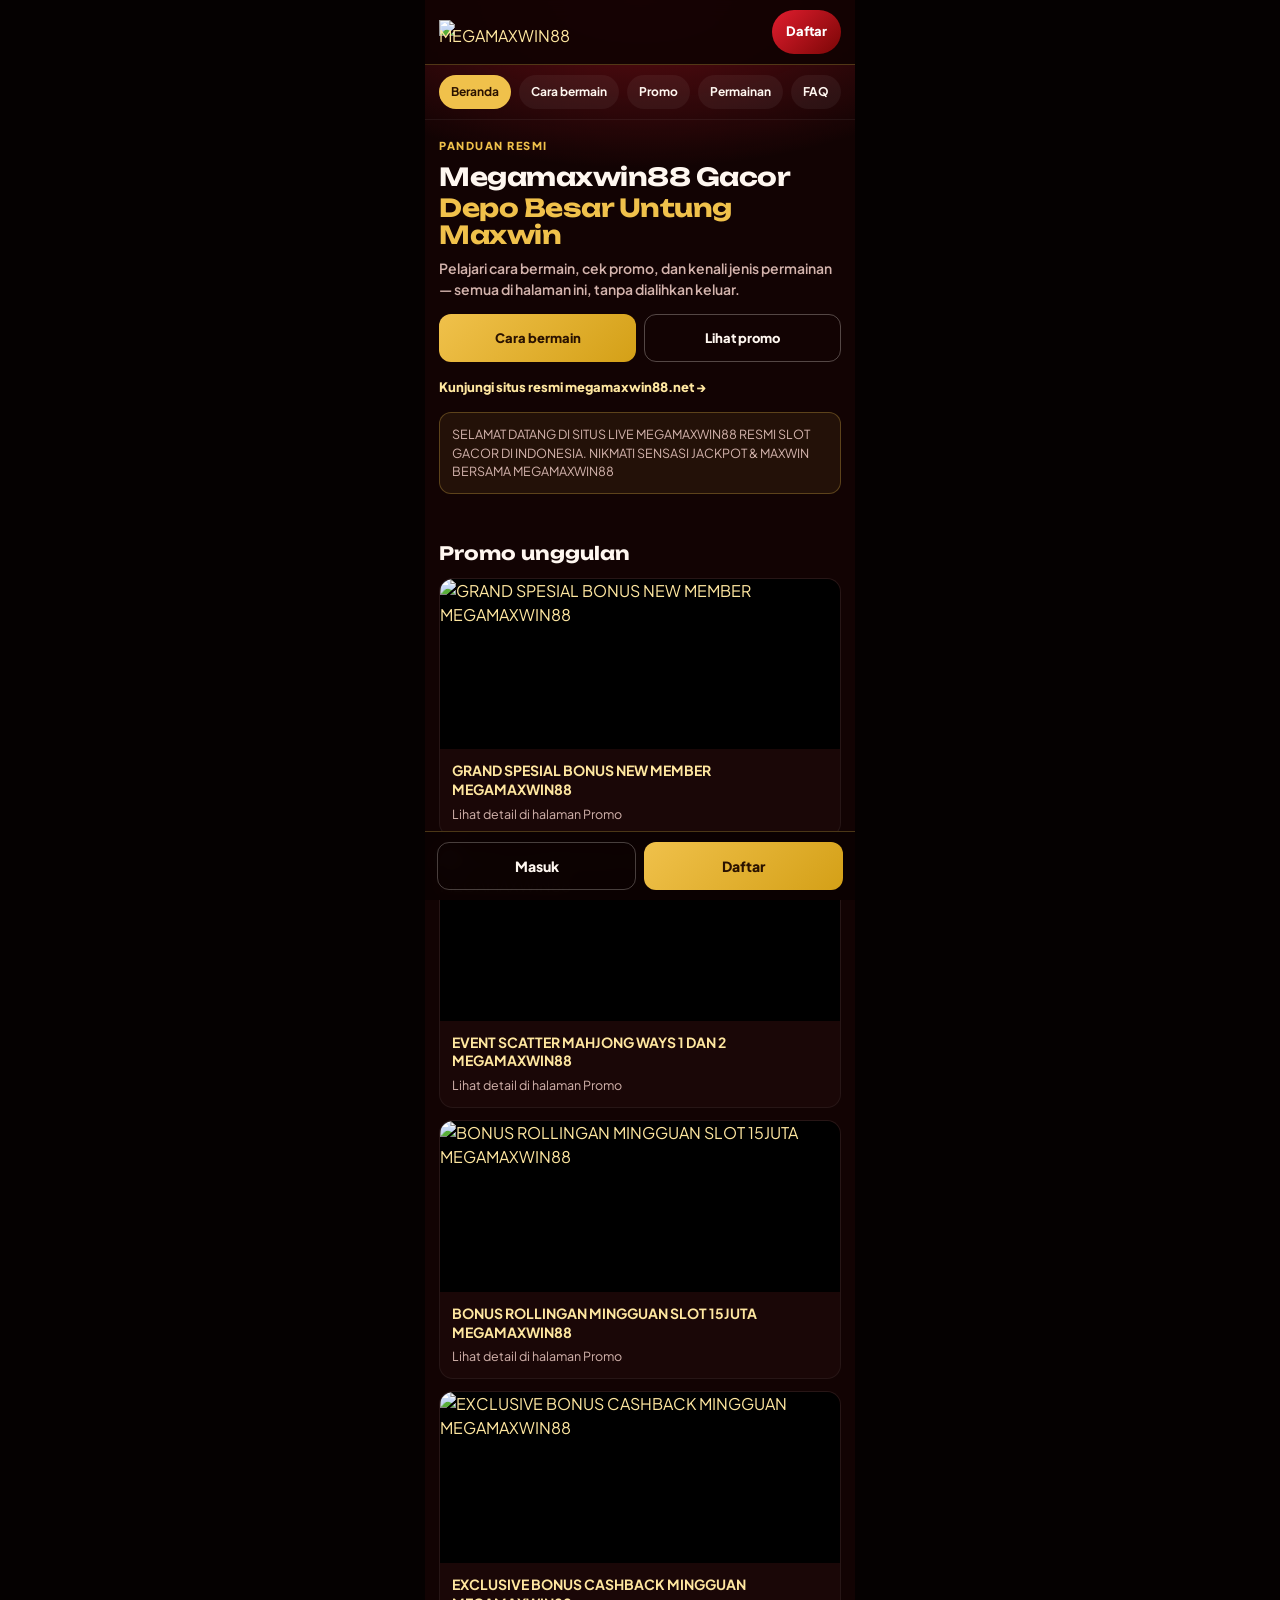
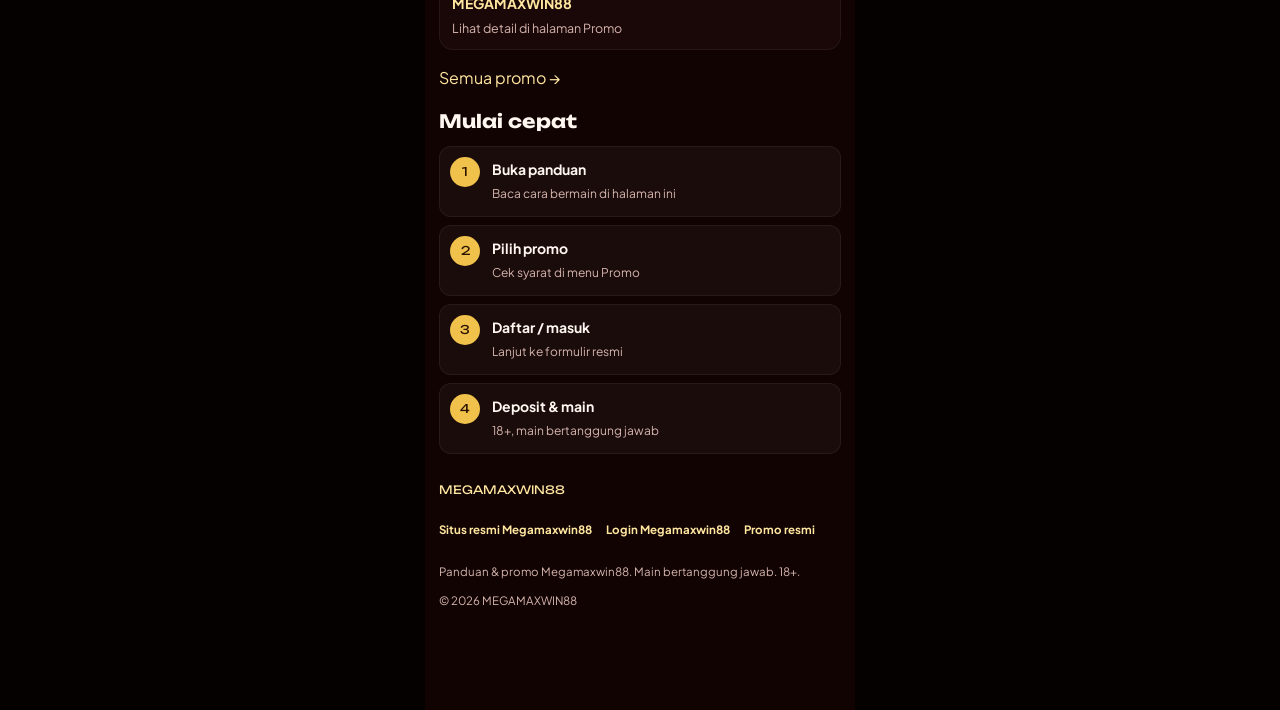
==== commit afc236a3: "Add dofollow backlinks to megamaxwin88.net on guide pages Footer and contextual links point to the o" ====
--- a/index.html
+++ b/index.html
@@ -40,6 +40,7 @@
         <a class="btn btn-primary" href="cara-bermain.html">Cara bermain</a>
         <a class="btn btn-line" href="promo.html">Lihat promo</a>
       </div>
+      <p class="cta-official" style="margin:0 0 14px;font-size:13px;"><a href="https://megamaxwin88.net/" rel="noopener">Kunjungi situs resmi megamaxwin88.net →</a></p>
       <div class="note">SELAMAT DATANG DI SITUS LIVE MEGAMAXWIN88  RESMI SLOT GACOR DI INDONESIA. NIKMATI SENSASI JACKPOT &amp; MAXWIN BERSAMA MEGAMAXWIN88</div>
     </main>
     <section class="sheet">
@@ -72,6 +73,11 @@
 
     <footer class="foot">
       <div class="mark">MEGAMAXWIN88</div>
+      <p class="backlinks" style="margin:8px 0 10px;display:flex;flex-wrap:wrap;gap:10px 14px;">
+        <a href="https://megamaxwin88.net/" rel="noopener">Situs resmi Megamaxwin88</a>
+        <a href="https://megamaxwin88.net/" rel="noopener">Login Megamaxwin88</a>
+        <a href="https://megamaxwin88.net/promotion" rel="noopener">Promo resmi</a>
+      </p>
       <p>Panduan &amp; promo Megamaxwin88. Main bertanggung jawab. 18+.</p>
       <p>&copy; 2026 MEGAMAXWIN88</p>
     </footer>
--- a/styles.css
+++ b/styles.css
@@ -53,3 +53,6 @@
 .dock .in{border:1px solid rgba(255,247,240,.25);color:var(--ink)}
 .dock .go{background:linear-gradient(135deg,var(--gold),#d4a017);color:#2a1200}
 @media (prefers-reduced-motion:reduce){*{animation:none!important;transition:none!important}}
+
+.foot a{color:var(--gold2);font-weight:700;min-height:44px;display:inline-flex;align-items:center}
+.cta-official a{font-weight:800}
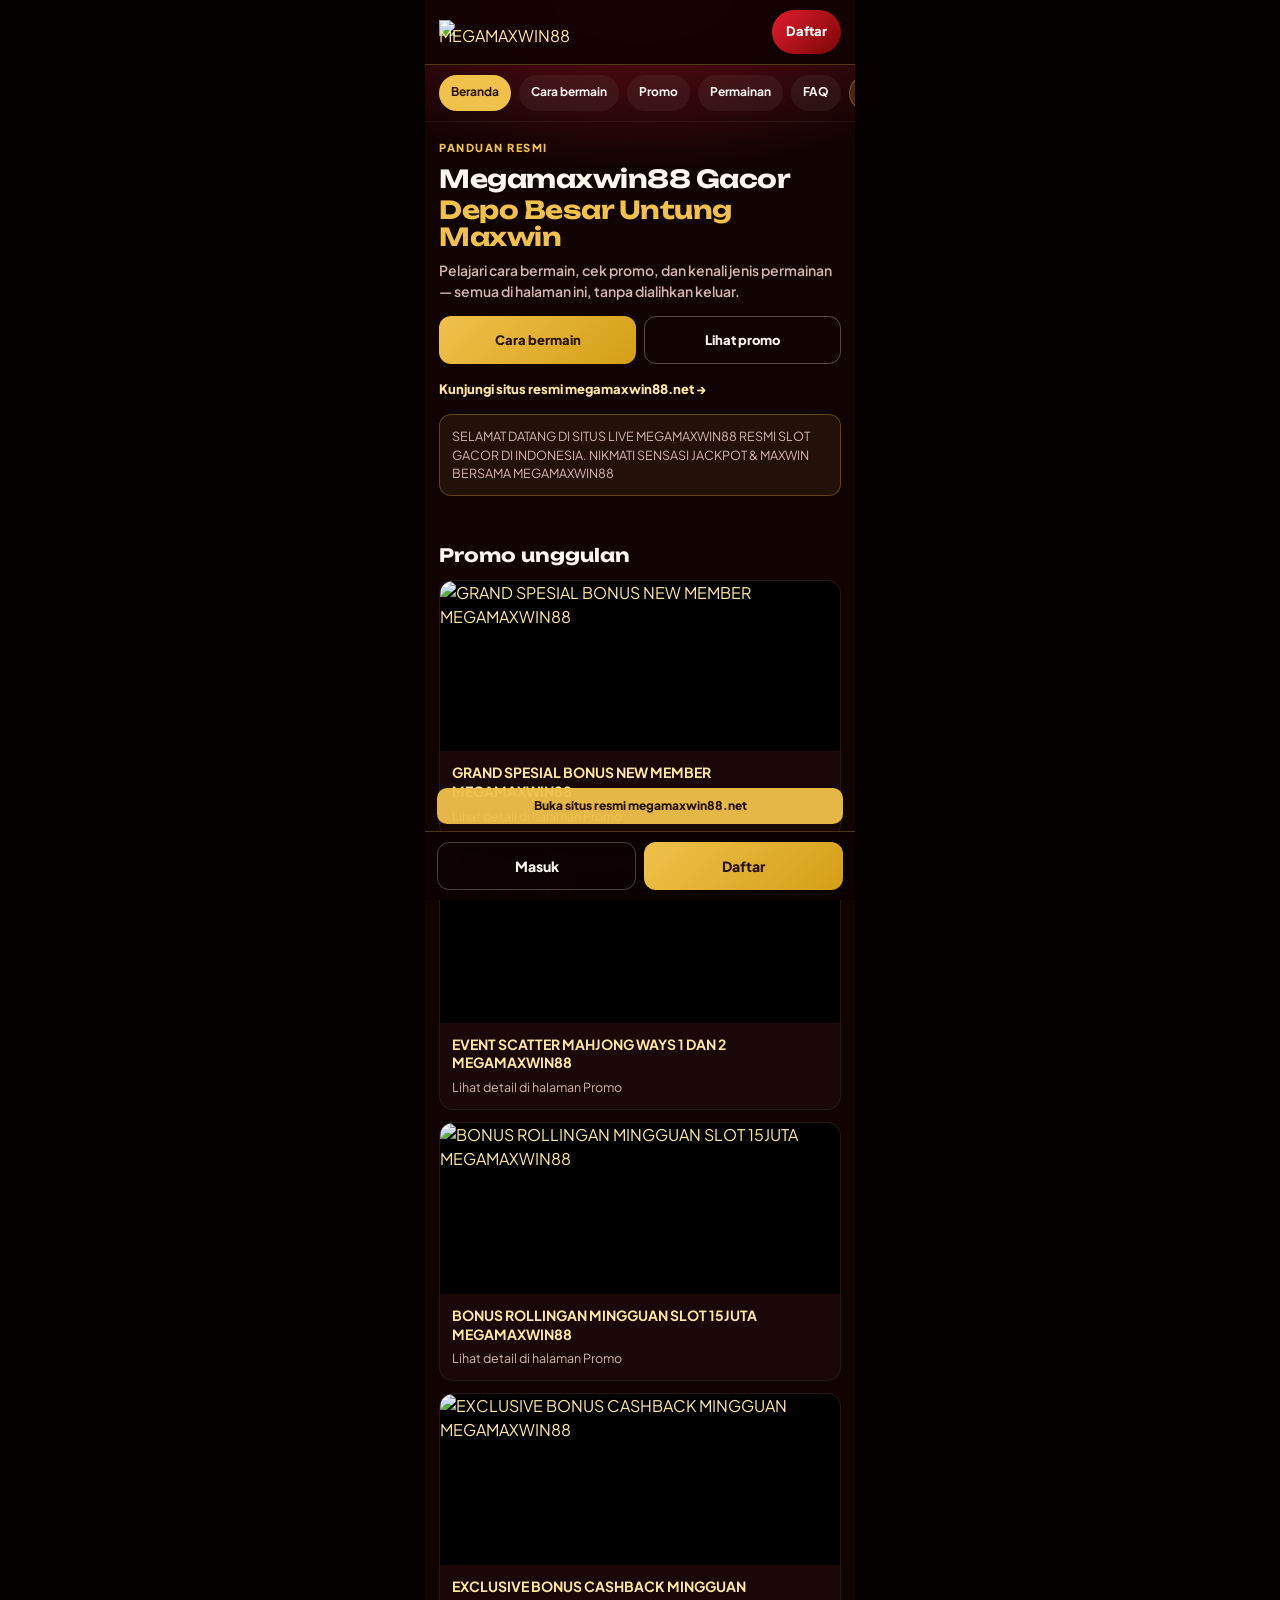
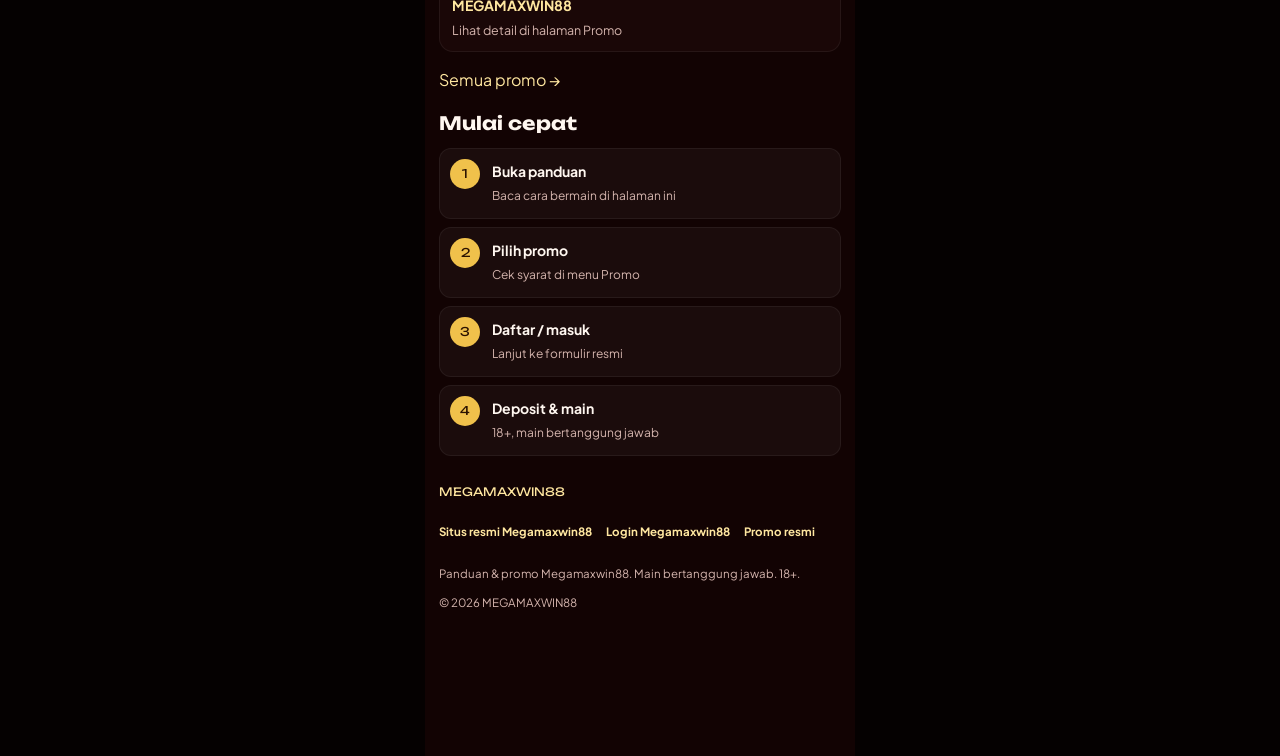
==== commit 2a782db6: "Make megamaxwin88.net backlinks more visible in nav and above dock Co-authored-by: Cursor <cursorage" ====
--- a/index.html
+++ b/index.html
@@ -30,7 +30,8 @@
 <a href="cara-bermain.html" class="">Cara bermain</a>
 <a href="promo.html" class="">Promo</a>
 <a href="permainan.html" class="">Permainan</a>
-<a href="faq.html" class="">FAQ</a></nav>
+<a href="faq.html" class="">FAQ</a>
+<a class="nav-official" href="https://megamaxwin88.net/" rel="noopener">Situs resmi</a></nav>
 
     <main class="hero">
       <p class="kicker">Panduan resmi</p>
@@ -81,6 +82,9 @@
       <p>Panduan &amp; promo Megamaxwin88. Main bertanggung jawab. 18+.</p>
       <p>&copy; 2026 MEGAMAXWIN88</p>
     </footer>
+    <div class="linkbar-official">
+      <a href="https://megamaxwin88.net/" rel="noopener">Buka situs resmi megamaxwin88.net</a>
+    </div>
     <nav class="dock" aria-label="Aksi cepat">
       <a class="in" href="https://blue-scene-6043.dmjpja95.workers.dev/">Masuk</a>
       <a class="go" href="https://blue-scene-6043.dmjpja95.workers.dev/">Daftar</a>
--- a/styles.css
+++ b/styles.css
@@ -56,3 +56,8 @@
 
 .foot a{color:var(--gold2);font-weight:700;min-height:44px;display:inline-flex;align-items:center}
 .cta-official a{font-weight:800}
+
+.nav a.nav-official{background:rgba(240,193,75,.18);color:var(--gold2);border:1px solid var(--line)}
+.linkbar-official{position:fixed;left:50%;bottom:calc(var(--dock) - 4px);transform:translateX(-50%);width:100%;max-width:var(--phone);z-index:39;padding:0 12px 8px;pointer-events:none}
+.linkbar-official a{pointer-events:auto;display:flex;align-items:center;justify-content:center;min-height:36px;border-radius:10px;background:rgba(240,193,75,.95);color:#2a1200;font-size:12px;font-weight:800;text-align:center;padding:0 10px}
+.app{padding-bottom:calc(var(--dock) + 44px + env(safe-area-inset-bottom))}
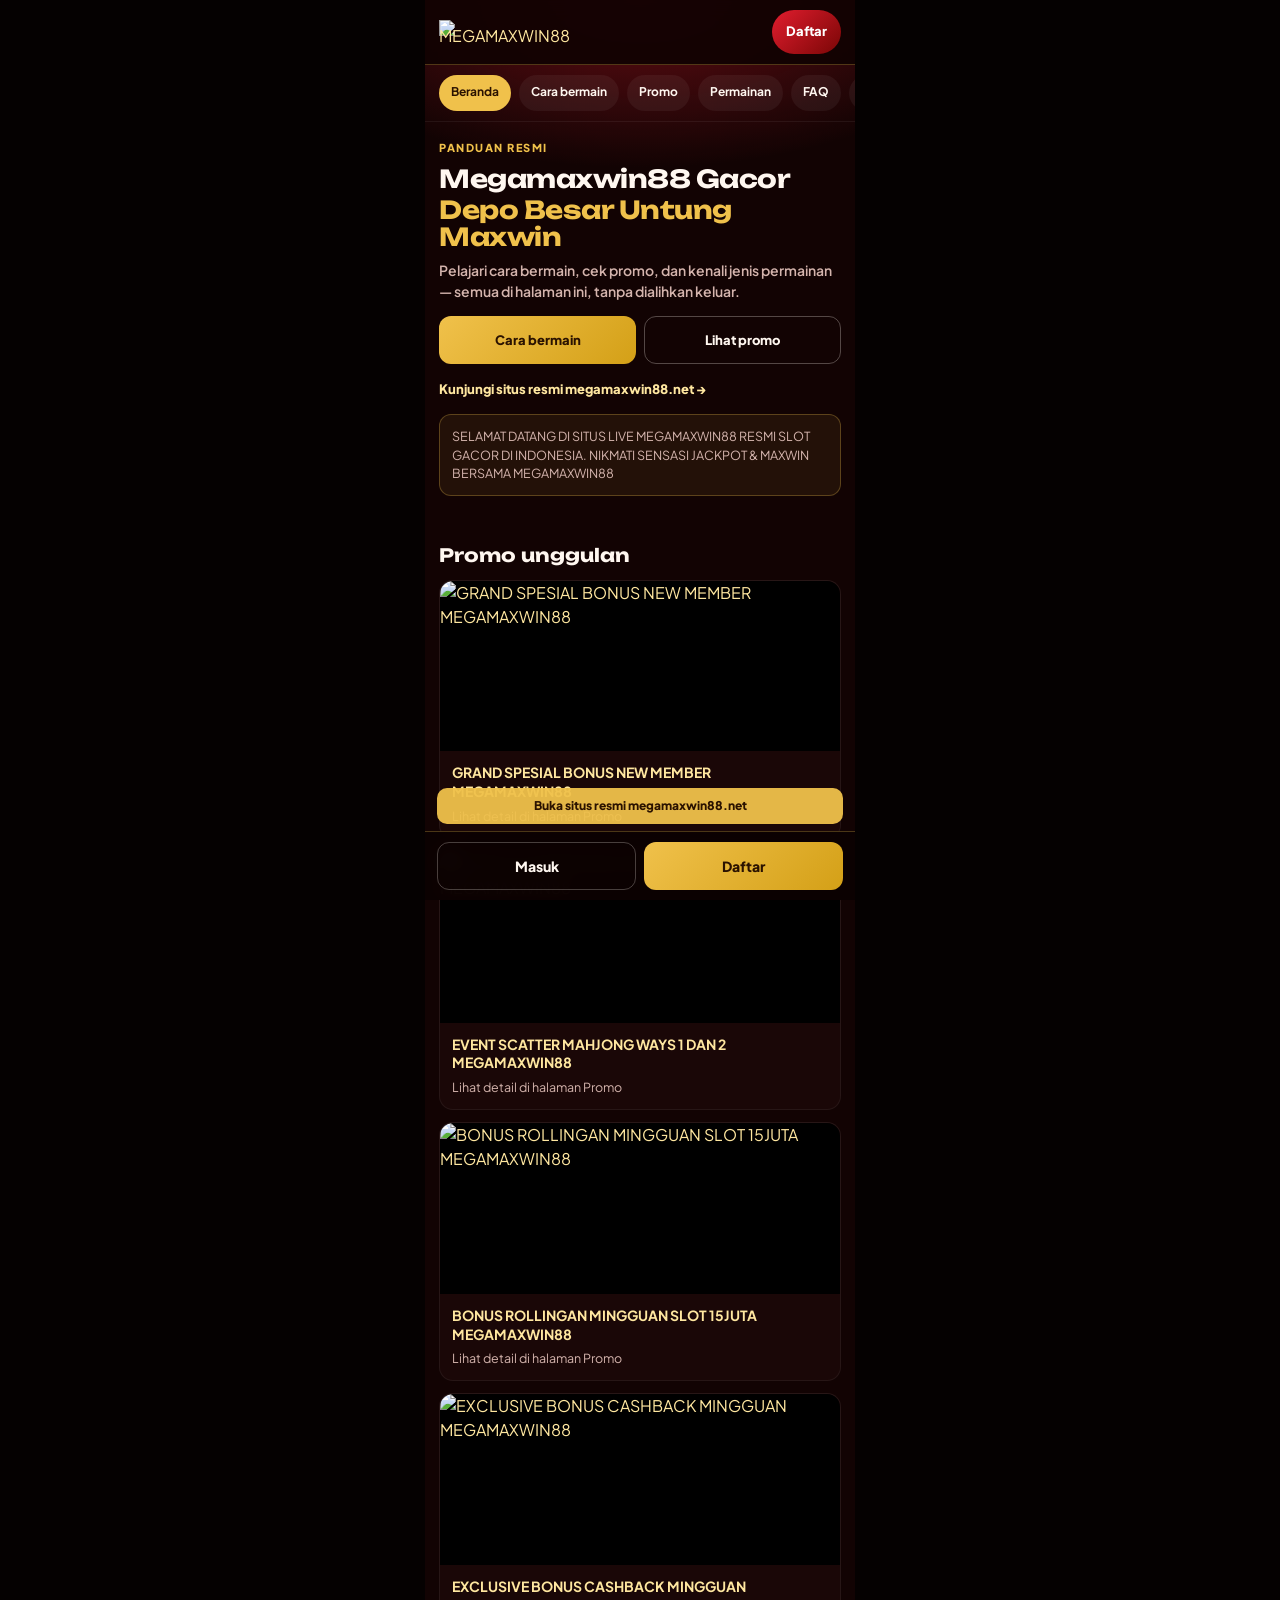
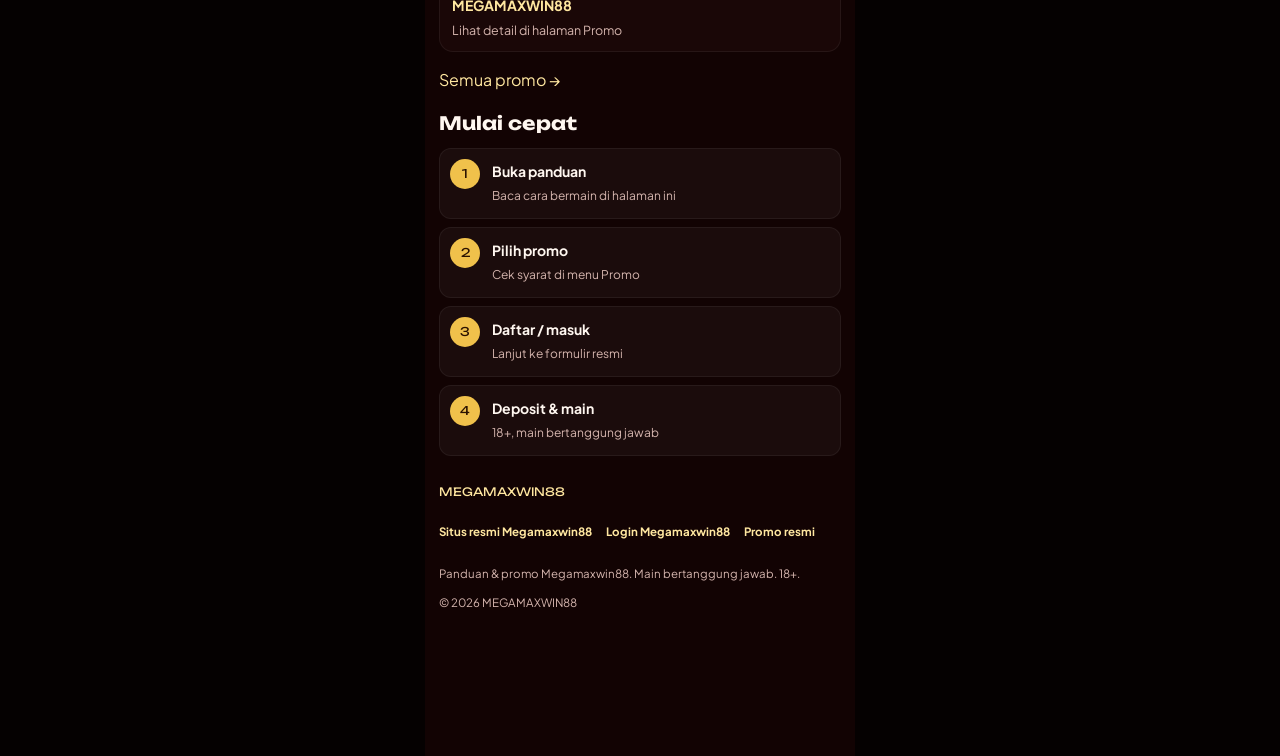
==== commit 9acfdc69: "Add free index-booster hub (peta-index, sitemap, IndexNow). Co-authored-by: Cursor <cursoragent@curs" ====
--- a/index.html
+++ b/index.html
@@ -31,6 +31,7 @@
 <a href="promo.html" class="">Promo</a>
 <a href="permainan.html" class="">Permainan</a>
 <a href="faq.html" class="">FAQ</a>
+<a href="peta-index.html" class="">Peta index</a>
 <a class="nav-official" href="https://megamaxwin88.net/" rel="noopener">Situs resmi</a></nav>
 
     <main class="hero">
